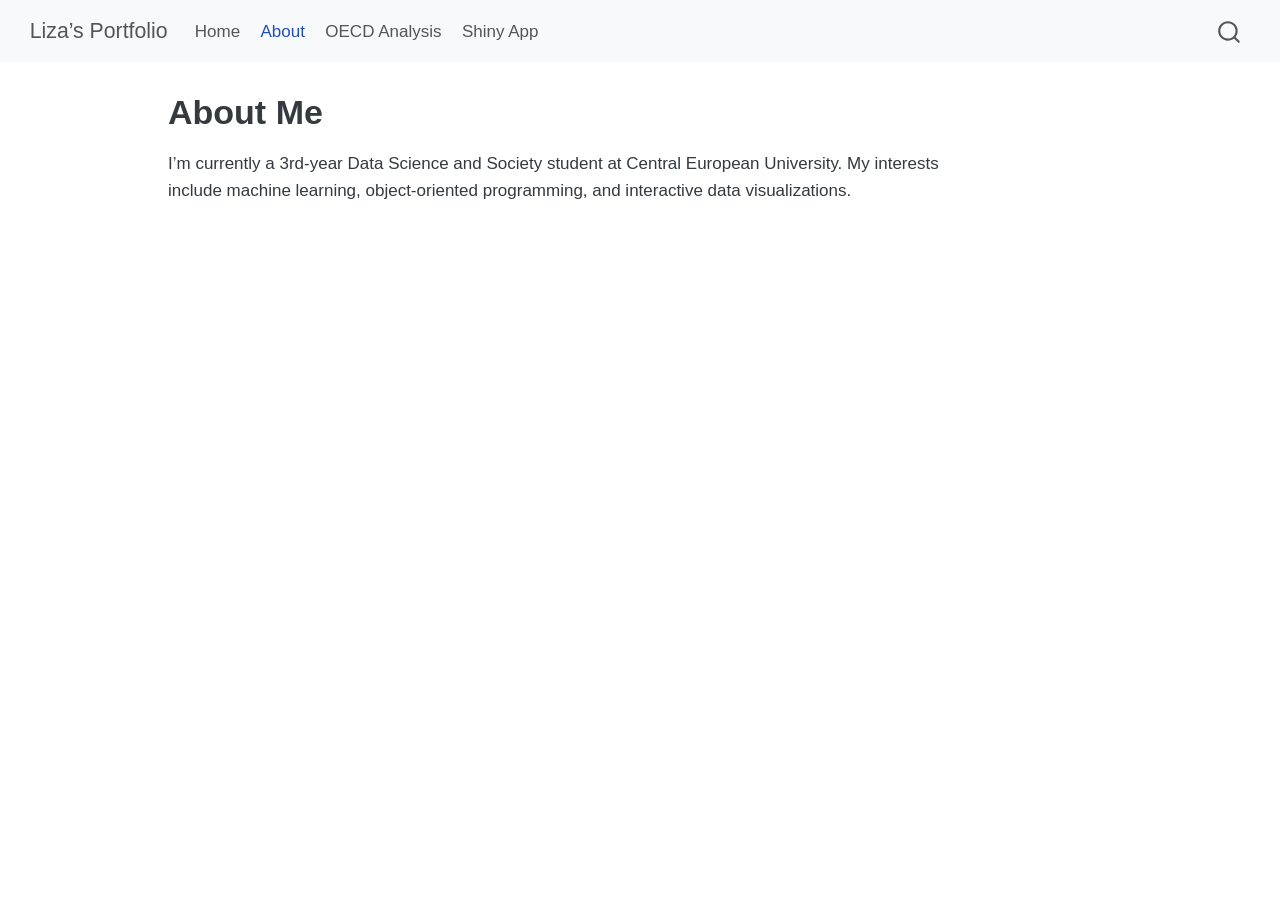
==== about.html @ a5e463b8 "Built site for gh-pages" ====
<!DOCTYPE html>
<html xmlns="http://www.w3.org/1999/xhtml" lang="en" xml:lang="en"><head>

<meta charset="utf-8">
<meta name="generator" content="quarto-1.9.36">

<meta name="viewport" content="width=device-width, initial-scale=1.0, user-scalable=yes">


<title>About Me – Liza’s Portfolio</title>
<style>
/* Default styles provided by pandoc.
** See https://pandoc.org/MANUAL.html#variables-for-html for config info.
*/
code{white-space: pre-wrap;}
span.smallcaps{font-variant: small-caps;}
div.columns{display: flex; gap: min(4vw, 1.5em);}
div.column{flex: auto; overflow-x: auto;}
div.hanging-indent{margin-left: 1.5em; text-indent: -1.5em;}
ul.task-list{list-style: none;}
ul.task-list li input[type="checkbox"] {
  width: 0.8em;
  margin: 0 0.8em 0.2em -1em; /* quarto-specific, see https://github.com/quarto-dev/quarto-cli/issues/4556 */ 
  vertical-align: middle;
}
</style>


<script src="site_libs/quarto-nav/quarto-nav.js"></script>
<script src="site_libs/quarto-nav/headroom.min.js"></script>
<script src="site_libs/clipboard/clipboard.min.js"></script>
<script src="site_libs/quarto-search/autocomplete.umd.js"></script>
<script src="site_libs/quarto-search/fuse.min.js"></script>
<script src="site_libs/quarto-search/quarto-search.js"></script>
<meta name="quarto:offset" content="./">
<script src="site_libs/quarto-html/quarto.js" type="module"></script>
<script src="site_libs/quarto-html/tabsets/tabsets.js" type="module"></script>
<script src="site_libs/quarto-html/popper.min.js"></script>
<script src="site_libs/quarto-html/tippy.umd.min.js"></script>
<script src="site_libs/quarto-html/anchor.min.js"></script>
<link href="site_libs/quarto-html/tippy.css" rel="stylesheet">
<link href="site_libs/quarto-html/quarto-syntax-highlighting-845c23b38eaddc0f92fda52bfe77a8c8.css" rel="stylesheet" id="quarto-text-highlighting-styles">
<script src="site_libs/bootstrap/bootstrap.min.js"></script>
<link href="site_libs/bootstrap/bootstrap-icons.css" rel="stylesheet">
<link href="site_libs/bootstrap/bootstrap-be3771519f21acc1c5b6733774c6dcd8.min.css" rel="stylesheet" append-hash="true" id="quarto-bootstrap" data-mode="light">
<script id="quarto-search-options" type="application/json">{
  "location": "navbar",
  "copy-button": false,
  "collapse-after": 3,
  "panel-placement": "end",
  "type": "overlay",
  "limit": 50,
  "keyboard-shortcut": [
    "f",
    "/",
    "s"
  ],
  "show-item-context": false,
  "language": {
    "search-no-results-text": "No results",
    "search-matching-documents-text": "matching documents",
    "search-copy-link-title": "Copy link to search",
    "search-hide-matches-text": "Hide additional matches",
    "search-more-match-text": "more match in this document",
    "search-more-matches-text": "more matches in this document",
    "search-clear-button-title": "Clear",
    "search-text-placeholder": "",
    "search-detached-cancel-button-title": "Cancel",
    "search-submit-button-title": "Submit",
    "search-label": "Search"
  }
}</script>


<link rel="stylesheet" href="styles.css">
</head>

<body class="nav-fixed quarto-light">

<div id="quarto-search-results"></div>
  <header id="quarto-header" class="headroom fixed-top">
    <nav class="navbar navbar-expand-lg " data-bs-theme="dark">
      <div class="navbar-container container-fluid">
      <div class="navbar-brand-container mx-auto">
    <a class="navbar-brand" href="./index.html">
    <span class="navbar-title">Liza’s Portfolio</span>
    </a>
  </div>
            <div id="quarto-search" class="" title="Search"></div>
          <button class="navbar-toggler" type="button" data-bs-toggle="collapse" data-bs-target="#navbarCollapse" aria-controls="navbarCollapse" role="menu" aria-expanded="false" aria-label="Toggle navigation" onclick="if (window.quartoToggleHeadroom) { window.quartoToggleHeadroom(); }">
  <span class="navbar-toggler-icon"></span>
</button>
          <div class="collapse navbar-collapse" id="navbarCollapse">
            <ul class="navbar-nav navbar-nav-scroll me-auto">
  <li class="nav-item">
    <a class="nav-link" href="./index.html"> 
<span class="menu-text">Home</span></a>
  </li>  
  <li class="nav-item">
    <a class="nav-link active" href="./about.html" aria-current="page"> 
<span class="menu-text">About</span></a>
  </li>  
  <li class="nav-item">
    <a class="nav-link" href="./projects/ds_project.html"> 
<span class="menu-text">OECD Analysis</span></a>
  </li>  
  <li class="nav-item">
    <a class="nav-link" href="./projects/shiny_app.html"> 
<span class="menu-text">Shiny App</span></a>
  </li>  
</ul>
          </div> <!-- /navcollapse -->
            <div class="quarto-navbar-tools">
</div>
      </div> <!-- /container-fluid -->
    </nav>
</header>
<!-- content -->
<div id="quarto-content" class="quarto-container page-columns page-rows-contents page-layout-article page-navbar">
<!-- sidebar -->
<!-- margin-sidebar -->
    <div id="quarto-margin-sidebar" class="sidebar margin-sidebar zindex-bottom">
        
    </div>
<!-- main -->
<main class="content" id="quarto-document-content">

<header id="title-block-header" class="quarto-title-block default">
<div class="quarto-title">
<h1 class="title">About Me</h1>
</div>



<div class="quarto-title-meta">

    
  
    
  </div>
  


</header>


<p>I’m currently a 3rd-year Data Science and Society student at Central European University. My interests include machine learning, object-oriented programming, and interactive data visualizations.</p>



</main> <!-- /main -->
<script id="quarto-html-after-body" type="application/javascript">
  window.document.addEventListener("DOMContentLoaded", function (event) {
    const icon = "";
    const anchorJS = new window.AnchorJS();
    anchorJS.options = {
      placement: 'right',
      icon: icon
    };
    anchorJS.add('.anchored');
    const isCodeAnnotation = (el) => {
      for (const clz of el.classList) {
        if (clz.startsWith('code-annotation-')) {                     
          return true;
        }
      }
      return false;
    }
    const onCopySuccess = function(e) {
      // button target
      const button = e.trigger;
      // don't keep focus
      button.blur();
      // flash "checked"
      button.classList.add('code-copy-button-checked');
      var currentTitle = button.getAttribute("title");
      button.setAttribute("title", "Copied!");
      let tooltip;
      if (window.bootstrap) {
        button.setAttribute("data-bs-toggle", "tooltip");
        button.setAttribute("data-bs-placement", "left");
        button.setAttribute("data-bs-title", "Copied!");
        tooltip = new bootstrap.Tooltip(button, 
          { trigger: "manual", 
            customClass: "code-copy-button-tooltip",
            offset: [0, -8]});
        tooltip.show();    
      }
      setTimeout(function() {
        if (tooltip) {
          tooltip.hide();
          button.removeAttribute("data-bs-title");
          button.removeAttribute("data-bs-toggle");
          button.removeAttribute("data-bs-placement");
        }
        button.setAttribute("title", currentTitle);
        button.classList.remove('code-copy-button-checked');
      }, 1000);
      // clear code selection
      e.clearSelection();
    }
    const getTextToCopy = function(trigger) {
      const outerScaffold = trigger.parentElement.cloneNode(true);
      const codeEl = outerScaffold.querySelector('code');
      for (const childEl of codeEl.children) {
        if (isCodeAnnotation(childEl)) {
          childEl.remove();
        }
      }
      return codeEl.innerText;
    }
    const clipboard = new window.ClipboardJS('.code-copy-button:not([data-in-quarto-modal])', {
      text: getTextToCopy
    });
    clipboard.on('success', onCopySuccess);
    if (window.document.getElementById('quarto-embedded-source-code-modal')) {
      const clipboardModal = new window.ClipboardJS('.code-copy-button[data-in-quarto-modal]', {
        text: getTextToCopy,
        container: window.document.getElementById('quarto-embedded-source-code-modal')
      });
      clipboardModal.on('success', onCopySuccess);
    }
      var localhostRegex = new RegExp(/^(?:http|https):\/\/localhost\:?[0-9]*\//);
      var mailtoRegex = new RegExp(/^mailto:/);
        var filterRegex = new RegExp("https:\/\/lizavagyok\.github\.io\/portfolio\/");
      var isInternal = (href) => {
          return filterRegex.test(href) || localhostRegex.test(href) || mailtoRegex.test(href);
      }
      // Inspect non-navigation links and adorn them if external
     var links = window.document.querySelectorAll('a[href]:not(.nav-link):not(.navbar-brand):not(.toc-action):not(.sidebar-link):not(.sidebar-item-toggle):not(.pagination-link):not(.no-external):not([aria-hidden]):not(.dropdown-item):not(.quarto-navigation-tool):not(.about-link)');
      for (var i=0; i<links.length; i++) {
        const link = links[i];
        if (!isInternal(link.href)) {
          // undo the damage that might have been done by quarto-nav.js in the case of
          // links that we want to consider external
          if (link.dataset.originalHref !== undefined) {
            link.href = link.dataset.originalHref;
          }
        }
      }
    function tippyHover(el, contentFn, onTriggerFn, onUntriggerFn) {
      const config = {
        allowHTML: true,
        maxWidth: 500,
        delay: 100,
        arrow: false,
        appendTo: function(el) {
            return el.parentElement;
        },
        interactive: true,
        interactiveBorder: 10,
        theme: 'quarto',
        placement: 'bottom-start',
      };
      if (contentFn) {
        config.content = contentFn;
      }
      if (onTriggerFn) {
        config.onTrigger = onTriggerFn;
      }
      if (onUntriggerFn) {
        config.onUntrigger = onUntriggerFn;
      }
      window.tippy(el, config); 
    }
    const noterefs = window.document.querySelectorAll('a[role="doc-noteref"]');
    for (var i=0; i<noterefs.length; i++) {
      const ref = noterefs[i];
      tippyHover(ref, function() {
        // use id or data attribute instead here
        let href = ref.getAttribute('data-footnote-href') || ref.getAttribute('href');
        try { href = new URL(href).hash; } catch {}
        const id = href.replace(/^#\/?/, "");
        const note = window.document.getElementById(id);
        if (note) {
          return note.innerHTML;
        } else {
          return "";
        }
      });
    }
    const xrefs = window.document.querySelectorAll('a.quarto-xref');
    const processXRef = (id, note) => {
      // Strip column container classes
      const stripColumnClz = (el) => {
        el.classList.remove("page-full", "page-columns");
        if (el.children) {
          for (const child of el.children) {
            stripColumnClz(child);
          }
        }
      }
      stripColumnClz(note)
      if (id === null || id.startsWith('sec-')) {
        // Special case sections, only their first couple elements
        const container = document.createElement("div");
        if (note.children && note.children.length > 2) {
          container.appendChild(note.children[0].cloneNode(true));
          for (let i = 1; i < note.children.length; i++) {
            const child = note.children[i];
            if (child.tagName === "P" && child.innerText === "") {
              continue;
            } else {
              container.appendChild(child.cloneNode(true));
              break;
            }
          }
          if (window.Quarto?.typesetMath) {
            window.Quarto.typesetMath(container);
          }
          return container.innerHTML
        } else {
          if (window.Quarto?.typesetMath) {
            window.Quarto.typesetMath(note);
          }
          return note.innerHTML;
        }
      } else {
        // Remove any anchor links if they are present
        const anchorLink = note.querySelector('a.anchorjs-link');
        if (anchorLink) {
          anchorLink.remove();
        }
        if (window.Quarto?.typesetMath) {
          window.Quarto.typesetMath(note);
        }
        if (note.classList.contains("callout")) {
          return note.outerHTML;
        } else {
          return note.innerHTML;
        }
      }
    }
    for (var i=0; i<xrefs.length; i++) {
      const xref = xrefs[i];
      tippyHover(xref, undefined, function(instance) {
        instance.disable();
        let url = xref.getAttribute('href');
        let hash = undefined; 
        if (url.startsWith('#')) {
          hash = url;
        } else {
          try { hash = new URL(url).hash; } catch {}
        }
        if (hash) {
          const id = hash.replace(/^#\/?/, "");
          const note = window.document.getElementById(id);
          if (note !== null) {
            try {
              const html = processXRef(id, note.cloneNode(true));
              instance.setContent(html);
            } finally {
              instance.enable();
              instance.show();
            }
          } else {
            // See if we can fetch this
            fetch(url.split('#')[0])
            .then(res => res.text())
            .then(html => {
              const parser = new DOMParser();
              const htmlDoc = parser.parseFromString(html, "text/html");
              const note = htmlDoc.getElementById(id);
              if (note !== null) {
                const html = processXRef(id, note);
                instance.setContent(html);
              } 
            }).finally(() => {
              instance.enable();
              instance.show();
            });
          }
        } else {
          // See if we can fetch a full url (with no hash to target)
          // This is a special case and we should probably do some content thinning / targeting
          fetch(url)
          .then(res => res.text())
          .then(html => {
            const parser = new DOMParser();
            const htmlDoc = parser.parseFromString(html, "text/html");
            const note = htmlDoc.querySelector('main.content');
            if (note !== null) {
              // This should only happen for chapter cross references
              // (since there is no id in the URL)
              // remove the first header
              if (note.children.length > 0 && note.children[0].tagName === "HEADER") {
                note.children[0].remove();
              }
              const html = processXRef(null, note);
              instance.setContent(html);
            } 
          }).finally(() => {
            instance.enable();
            instance.show();
          });
        }
      }, function(instance) {
      });
    }
        let selectedAnnoteEl;
        const selectorForAnnotation = ( cell, annotation) => {
          let cellAttr = 'data-code-cell="' + cell + '"';
          let lineAttr = 'data-code-annotation="' +  annotation + '"';
          const selector = 'span[' + cellAttr + '][' + lineAttr + ']';
          return selector;
        }
        const selectCodeLines = (annoteEl) => {
          const doc = window.document;
          const targetCell = annoteEl.getAttribute("data-target-cell");
          const targetAnnotation = annoteEl.getAttribute("data-target-annotation");
          const annoteSpan = window.document.querySelector(selectorForAnnotation(targetCell, targetAnnotation));
          const lines = annoteSpan.getAttribute("data-code-lines").split(",");
          const lineIds = lines.map((line) => {
            return targetCell + "-" + line;
          })
          let top = null;
          let height = null;
          let parent = null;
          if (lineIds.length > 0) {
              //compute the position of the single el (top and bottom and make a div)
              const el = window.document.getElementById(lineIds[0]);
              top = el.offsetTop;
              height = el.offsetHeight;
              parent = el.parentElement.parentElement;
            if (lineIds.length > 1) {
              const lastEl = window.document.getElementById(lineIds[lineIds.length - 1]);
              const bottom = lastEl.offsetTop + lastEl.offsetHeight;
              height = bottom - top;
            }
            if (top !== null && height !== null && parent !== null) {
              // cook up a div (if necessary) and position it 
              let div = window.document.getElementById("code-annotation-line-highlight");
              if (div === null) {
                div = window.document.createElement("div");
                div.setAttribute("id", "code-annotation-line-highlight");
                div.style.position = 'absolute';
                parent.appendChild(div);
              }
              div.style.top = top - 2 + "px";
              div.style.height = height + 4 + "px";
              div.style.left = 0;
              let gutterDiv = window.document.getElementById("code-annotation-line-highlight-gutter");
              if (gutterDiv === null) {
                gutterDiv = window.document.createElement("div");
                gutterDiv.setAttribute("id", "code-annotation-line-highlight-gutter");
                gutterDiv.style.position = 'absolute';
                const codeCell = window.document.getElementById(targetCell);
                const gutter = codeCell.querySelector('.code-annotation-gutter');
                gutter.appendChild(gutterDiv);
              }
              gutterDiv.style.top = top - 2 + "px";
              gutterDiv.style.height = height + 4 + "px";
            }
            selectedAnnoteEl = annoteEl;
          }
        };
        const unselectCodeLines = () => {
          const elementsIds = ["code-annotation-line-highlight", "code-annotation-line-highlight-gutter"];
          elementsIds.forEach((elId) => {
            const div = window.document.getElementById(elId);
            if (div) {
              div.remove();
            }
          });
          selectedAnnoteEl = undefined;
        };
          // Handle positioning of the toggle
      window.addEventListener(
        "resize",
        throttle(() => {
          elRect = undefined;
          if (selectedAnnoteEl) {
            selectCodeLines(selectedAnnoteEl);
          }
        }, 10)
      );
      function throttle(fn, ms) {
      let throttle = false;
      let timer;
        return (...args) => {
          if(!throttle) { // first call gets through
              fn.apply(this, args);
              throttle = true;
          } else { // all the others get throttled
              if(timer) clearTimeout(timer); // cancel #2
              timer = setTimeout(() => {
                fn.apply(this, args);
                timer = throttle = false;
              }, ms);
          }
        };
      }
        // Attach click handler to the DT
        const annoteDls = window.document.querySelectorAll('dt[data-target-cell]');
        for (const annoteDlNode of annoteDls) {
          annoteDlNode.addEventListener('click', (event) => {
            const clickedEl = event.target;
            if (clickedEl !== selectedAnnoteEl) {
              unselectCodeLines();
              const activeEl = window.document.querySelector('dt[data-target-cell].code-annotation-active');
              if (activeEl) {
                activeEl.classList.remove('code-annotation-active');
              }
              selectCodeLines(clickedEl);
              clickedEl.classList.add('code-annotation-active');
            } else {
              // Unselect the line
              unselectCodeLines();
              clickedEl.classList.remove('code-annotation-active');
            }
          });
        }
    const findCites = (el) => {
      const parentEl = el.parentElement;
      if (parentEl) {
        const cites = parentEl.dataset.cites;
        if (cites) {
          return {
            el,
            cites: cites.split(' ')
          };
        } else {
          return findCites(el.parentElement)
        }
      } else {
        return undefined;
      }
    };
    var bibliorefs = window.document.querySelectorAll('a[role="doc-biblioref"]');
    for (var i=0; i<bibliorefs.length; i++) {
      const ref = bibliorefs[i];
      const citeInfo = findCites(ref);
      if (citeInfo) {
        tippyHover(citeInfo.el, function() {
          var popup = window.document.createElement('div');
          citeInfo.cites.forEach(function(cite) {
            var citeDiv = window.document.createElement('div');
            citeDiv.classList.add('hanging-indent');
            citeDiv.classList.add('csl-entry');
            var biblioDiv = window.document.getElementById('ref-' + cite);
            if (biblioDiv) {
              citeDiv.innerHTML = biblioDiv.innerHTML;
            }
            popup.appendChild(citeDiv);
          });
          return popup.innerHTML;
        });
      }
    }
  });
  </script>
</div> <!-- /content -->




</body></html>
---- site_libs/quarto-html/tippy.css ----
.tippy-box[data-animation=fade][data-state=hidden]{opacity:0}[data-tippy-root]{max-width:calc(100vw - 10px)}.tippy-box{position:relative;background-color:#333;color:#fff;border-radius:4px;font-size:14px;line-height:1.4;white-space:normal;outline:0;transition-property:transform,visibility,opacity}.tippy-box[data-placement^=top]>.tippy-arrow{bottom:0}.tippy-box[data-placement^=top]>.tippy-arrow:before{bottom:-7px;left:0;border-width:8px 8px 0;border-top-color:initial;transform-origin:center top}.tippy-box[data-placement^=bottom]>.tippy-arrow{top:0}.tippy-box[data-placement^=bottom]>.tippy-arrow:before{top:-7px;left:0;border-width:0 8px 8px;border-bottom-color:initial;transform-origin:center bottom}.tippy-box[data-placement^=left]>.tippy-arrow{right:0}.tippy-box[data-placement^=left]>.tippy-arrow:before{border-width:8px 0 8px 8px;border-left-color:initial;right:-7px;transform-origin:center left}.tippy-box[data-placement^=right]>.tippy-arrow{left:0}.tippy-box[data-placement^=right]>.tippy-arrow:before{left:-7px;border-width:8px 8px 8px 0;border-right-color:initial;transform-origin:center right}.tippy-box[data-inertia][data-state=visible]{transition-timing-function:cubic-bezier(.54,1.5,.38,1.11)}.tippy-arrow{width:16px;height:16px;color:#333}.tippy-arrow:before{content:"";position:absolute;border-color:transparent;border-style:solid}.tippy-content{position:relative;padding:5px 9px;z-index:1}
---- site_libs/quarto-html/quarto-syntax-highlighting-845c23b38eaddc0f92fda52bfe77a8c8.css ----
/* quarto syntax highlight colors */
:root {
  --quarto-hl-ot-color: #003B4F;
  --quarto-hl-at-color: #657422;
  --quarto-hl-ss-color: #20794D;
  --quarto-hl-an-color: #5E5E5E;
  --quarto-hl-fu-color: #4758AB;
  --quarto-hl-st-color: #20794D;
  --quarto-hl-cf-color: #003B4F;
  --quarto-hl-op-color: #5E5E5E;
  --quarto-hl-er-color: #AD0000;
  --quarto-hl-bn-color: #AD0000;
  --quarto-hl-al-color: #AD0000;
  --quarto-hl-va-color: #111111;
  --quarto-hl-bu-color: inherit;
  --quarto-hl-ex-color: inherit;
  --quarto-hl-pp-color: #AD0000;
  --quarto-hl-in-color: #5E5E5E;
  --quarto-hl-vs-color: #20794D;
  --quarto-hl-wa-color: #5E5E5E;
  --quarto-hl-do-color: #5E5E5E;
  --quarto-hl-im-color: #00769E;
  --quarto-hl-ch-color: #20794D;
  --quarto-hl-dt-color: #AD0000;
  --quarto-hl-fl-color: #AD0000;
  --quarto-hl-co-color: #5E5E5E;
  --quarto-hl-cv-color: #5E5E5E;
  --quarto-hl-cn-color: #8f5902;
  --quarto-hl-sc-color: #5E5E5E;
  --quarto-hl-dv-color: #AD0000;
  --quarto-hl-kw-color: #003B4F;
}

/* other quarto variables */
:root {
  --quarto-font-monospace: SFMono-Regular, Menlo, Monaco, Consolas, "Liberation Mono", "Courier New", monospace;
}

/* syntax highlight based on Pandoc's rules */
pre > code.sourceCode > span {
  color: #003B4F;
}

code.sourceCode > span {
  color: #003B4F;
}

div.sourceCode,
div.sourceCode pre.sourceCode {
  color: #003B4F;
}

/* Normal */
code span {
  color: #003B4F;
}

/* Alert */
code span.al {
  color: #AD0000;
  font-style: inherit;
}

/* Annotation */
code span.an {
  color: #5E5E5E;
  font-style: inherit;
}

/* Attribute */
code span.at {
  color: #657422;
  font-style: inherit;
}

/* BaseN */
code span.bn {
  color: #AD0000;
  font-style: inherit;
}

/* BuiltIn */
code span.bu {
  font-style: inherit;
}

/* ControlFlow */
code span.cf {
  color: #003B4F;
  font-weight: bold;
  font-style: inherit;
}

/* Char */
code span.ch {
  color: #20794D;
  font-style: inherit;
}

/* Constant */
code span.cn {
  color: #8f5902;
  font-style: inherit;
}

/* Comment */
code span.co {
  color: #5E5E5E;
  font-style: inherit;
}

/* CommentVar */
code span.cv {
  color: #5E5E5E;
  font-style: italic;
}

/* Documentation */
code span.do {
  color: #5E5E5E;
  font-style: italic;
}

/* DataType */
code span.dt {
  color: #AD0000;
  font-style: inherit;
}

/* DecVal */
code span.dv {
  color: #AD0000;
  font-style: inherit;
}

/* Error */
code span.er {
  color: #AD0000;
  font-style: inherit;
}

/* Extension */
code span.ex {
  font-style: inherit;
}

/* Float */
code span.fl {
  color: #AD0000;
  font-style: inherit;
}

/* Function */
code span.fu {
  color: #4758AB;
  font-style: inherit;
}

/* Import */
code span.im {
  color: #00769E;
  font-style: inherit;
}

/* Information */
code span.in {
  color: #5E5E5E;
  font-style: inherit;
}

/* Keyword */
code span.kw {
  color: #003B4F;
  font-weight: bold;
  font-style: inherit;
}

/* Operator */
code span.op {
  color: #5E5E5E;
  font-style: inherit;
}

/* Other */
code span.ot {
  color: #003B4F;
  font-style: inherit;
}

/* Preprocessor */
code span.pp {
  color: #AD0000;
  font-style: inherit;
}

/* SpecialChar */
code span.sc {
  color: #5E5E5E;
  font-style: inherit;
}

/* SpecialString */
code span.ss {
  color: #20794D;
  font-style: inherit;
}

/* String */
code span.st {
  color: #20794D;
  font-style: inherit;
}

/* Variable */
code span.va {
  color: #111111;
  font-style: inherit;
}

/* VerbatimString */
code span.vs {
  color: #20794D;
  font-style: inherit;
}

/* Warning */
code span.wa {
  color: #5E5E5E;
  font-style: italic;
}

.prevent-inlining {
  content: "</";
}

/*# sourceMappingURL=ac89f0bb514bba72461919f78549e31c.css.map */
---- styles.css ----
body {
  font-family: 'Open Sans', sans-serif;
  line-height: 1.6;
}
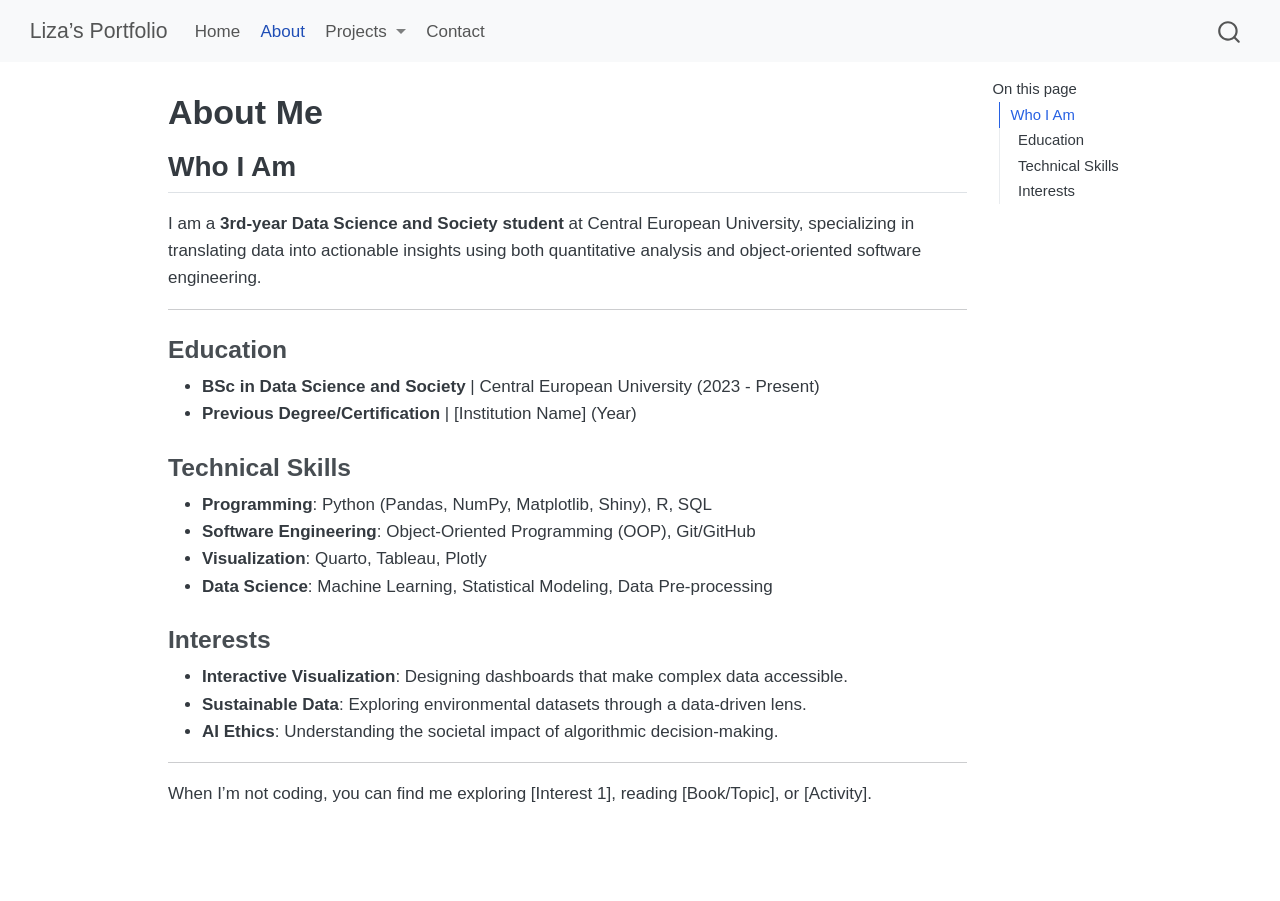
==== commit 5e6898f0: "Built site for gh-pages" ====
--- a/about.html
+++ b/about.html
@@ -100,13 +100,24 @@
     <a class="nav-link active" href="./about.html" aria-current="page"> 
 <span class="menu-text">About</span></a>
   </li>  
+  <li class="nav-item dropdown ">
+    <a class="nav-link dropdown-toggle" href="#" id="nav-menu-projects" role="link" data-bs-toggle="dropdown" aria-expanded="false">
+ <span class="menu-text">Projects</span>
+    </a>
+    <ul class="dropdown-menu" aria-labelledby="nav-menu-projects">    
+        <li>
+    <a class="dropdown-item" href="./projects/ds_project.html">
+ <span class="dropdown-text">OECD Analysis</span></a>
+  </li>  
+        <li>
+    <a class="dropdown-item" href="./projects/shiny_app.html">
+ <span class="dropdown-text">Shiny Dashboard</span></a>
+  </li>  
+    </ul>
+  </li>
   <li class="nav-item">
-    <a class="nav-link" href="./projects/ds_project.html"> 
-<span class="menu-text">OECD Analysis</span></a>
-  </li>  
-  <li class="nav-item">
-    <a class="nav-link" href="./projects/shiny_app.html"> 
-<span class="menu-text">Shiny App</span></a>
+    <a class="nav-link" href="./contact.html"> 
+<span class="menu-text">Contact</span></a>
   </li>  
 </ul>
           </div> <!-- /navcollapse -->
@@ -119,8 +130,19 @@
 <div id="quarto-content" class="quarto-container page-columns page-rows-contents page-layout-article page-navbar">
 <!-- sidebar -->
 <!-- margin-sidebar -->
-    <div id="quarto-margin-sidebar" class="sidebar margin-sidebar zindex-bottom">
-        
+    <div id="quarto-margin-sidebar" class="sidebar margin-sidebar">
+        <nav id="TOC" role="doc-toc" class="toc-active">
+    <h2 id="toc-title">On this page</h2>
+   
+  <ul>
+  <li><a href="#who-i-am" id="toc-who-i-am" class="nav-link active" data-scroll-target="#who-i-am">Who I Am</a>
+  <ul class="collapse">
+  <li><a href="#education" id="toc-education" class="nav-link" data-scroll-target="#education">Education</a></li>
+  <li><a href="#technical-skills" id="toc-technical-skills" class="nav-link" data-scroll-target="#technical-skills">Technical Skills</a></li>
+  <li><a href="#interests" id="toc-interests" class="nav-link" data-scroll-target="#interests">Interests</a></li>
+  </ul></li>
+  </ul>
+</nav>
     </div>
 <!-- main -->
 <main class="content" id="quarto-document-content">
@@ -144,9 +166,39 @@
 </header>
 
 
-<p>I’m currently a 3rd-year Data Science and Society student at Central European University. My interests include machine learning, object-oriented programming, and interactive data visualizations.</p>
-
-
+<section id="who-i-am" class="level2">
+<h2 class="anchored" data-anchor-id="who-i-am">Who I Am</h2>
+<p>I am a <strong>3rd-year Data Science and Society student</strong> at Central European University, specializing in translating data into actionable insights using both quantitative analysis and object-oriented software engineering.</p>
+<hr>
+<section id="education" class="level3">
+<h3 class="anchored" data-anchor-id="education">Education</h3>
+<ul>
+<li><strong>BSc in Data Science and Society</strong> | Central European University (2023 - Present)</li>
+<li><strong>Previous Degree/Certification</strong> | [Institution Name] (Year)</li>
+</ul>
+</section>
+<section id="technical-skills" class="level3">
+<h3 class="anchored" data-anchor-id="technical-skills">Technical Skills</h3>
+<ul>
+<li><strong>Programming</strong>: Python (Pandas, NumPy, Matplotlib, Shiny), R, SQL</li>
+<li><strong>Software Engineering</strong>: Object-Oriented Programming (OOP), Git/GitHub</li>
+<li><strong>Visualization</strong>: Quarto, Tableau, Plotly</li>
+<li><strong>Data Science</strong>: Machine Learning, Statistical Modeling, Data Pre-processing</li>
+</ul>
+</section>
+<section id="interests" class="level3">
+<h3 class="anchored" data-anchor-id="interests">Interests</h3>
+<ul>
+<li><strong>Interactive Visualization</strong>: Designing dashboards that make complex data accessible.</li>
+<li><strong>Sustainable Data</strong>: Exploring environmental datasets through a data-driven lens.</li>
+<li><strong>AI Ethics</strong>: Understanding the societal impact of algorithmic decision-making.</li>
+</ul>
+<hr>
+<p>When I’m not coding, you can find me exploring [Interest 1], reading [Book/Topic], or [Activity].</p>
+
+
+</section>
+</section>
 
 </main> <!-- /main -->
 <script id="quarto-html-after-body" type="application/javascript">
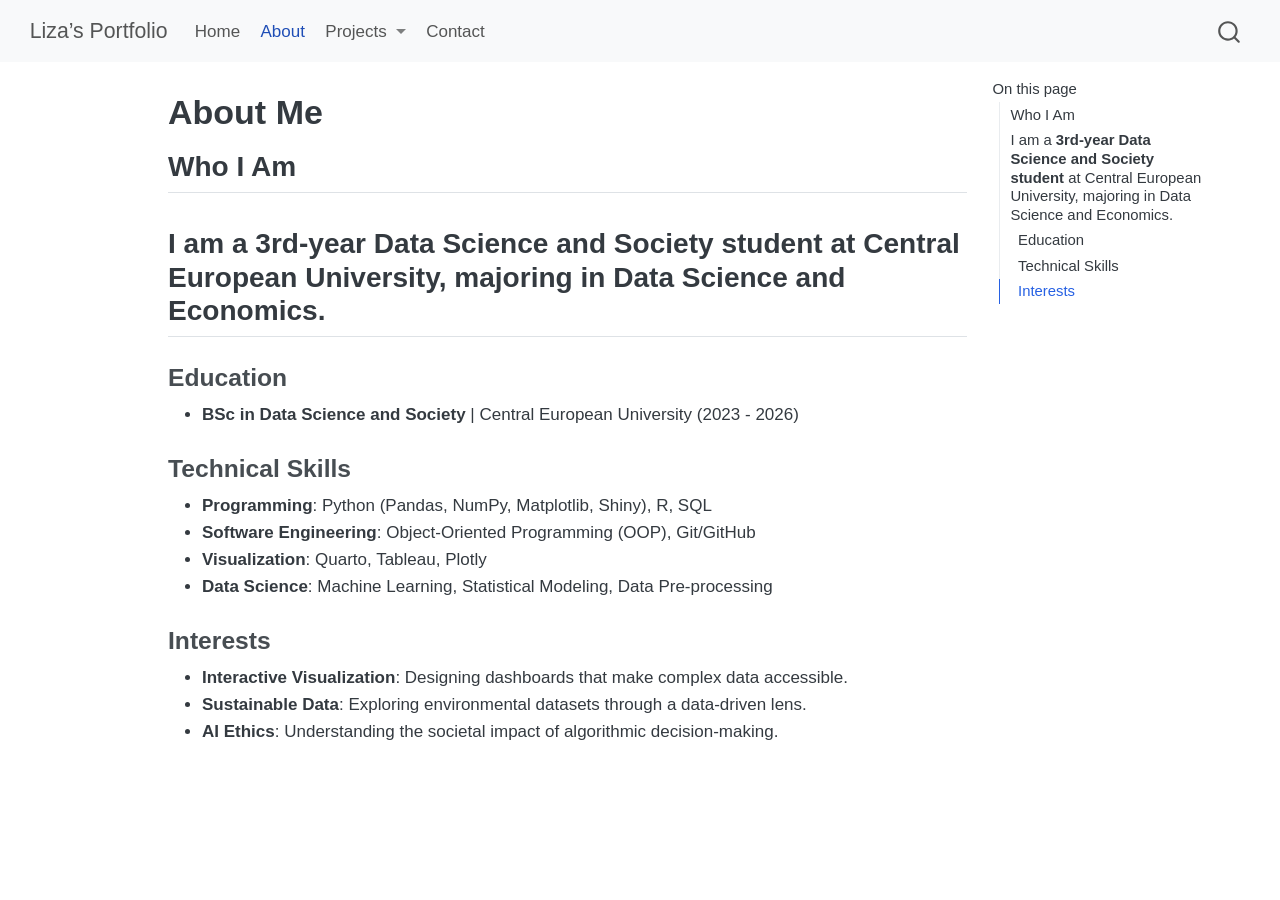
==== commit d8ea536b: "Built site for gh-pages" ====
--- a/about.html
+++ b/about.html
@@ -110,6 +110,10 @@
  <span class="dropdown-text">OECD Analysis</span></a>
   </li>  
         <li>
+    <a class="dropdown-item" href="./projects/ca_earnings.html">
+ <span class="dropdown-text">California Earnings</span></a>
+  </li>  
+        <li>
     <a class="dropdown-item" href="./projects/shiny_app.html">
  <span class="dropdown-text">Shiny Dashboard</span></a>
   </li>  
@@ -135,7 +139,8 @@
     <h2 id="toc-title">On this page</h2>
    
   <ul>
-  <li><a href="#who-i-am" id="toc-who-i-am" class="nav-link active" data-scroll-target="#who-i-am">Who I Am</a>
+  <li><a href="#who-i-am" id="toc-who-i-am" class="nav-link active" data-scroll-target="#who-i-am">Who I Am</a></li>
+  <li><a href="#i-am-a-3rd-year-data-science-and-society-student-at-central-european-university-majoring-in-data-science-and-economics." id="toc-i-am-a-3rd-year-data-science-and-society-student-at-central-european-university-majoring-in-data-science-and-economics." class="nav-link" data-scroll-target="#i-am-a-3rd-year-data-science-and-society-student-at-central-european-university-majoring-in-data-science-and-economics.">I am a <strong>3rd-year Data Science and Society student</strong> at Central European University, majoring in Data Science and Economics.</a>
   <ul class="collapse">
   <li><a href="#education" id="toc-education" class="nav-link" data-scroll-target="#education">Education</a></li>
   <li><a href="#technical-skills" id="toc-technical-skills" class="nav-link" data-scroll-target="#technical-skills">Technical Skills</a></li>
@@ -168,13 +173,13 @@
 
 <section id="who-i-am" class="level2">
 <h2 class="anchored" data-anchor-id="who-i-am">Who I Am</h2>
-<p>I am a <strong>3rd-year Data Science and Society student</strong> at Central European University, specializing in translating data into actionable insights using both quantitative analysis and object-oriented software engineering.</p>
-<hr>
+</section>
+<section id="i-am-a-3rd-year-data-science-and-society-student-at-central-european-university-majoring-in-data-science-and-economics." class="level2">
+<h2 class="anchored" data-anchor-id="i-am-a-3rd-year-data-science-and-society-student-at-central-european-university-majoring-in-data-science-and-economics.">I am a <strong>3rd-year Data Science and Society student</strong> at Central European University, majoring in Data Science and Economics.</h2>
 <section id="education" class="level3">
 <h3 class="anchored" data-anchor-id="education">Education</h3>
 <ul>
-<li><strong>BSc in Data Science and Society</strong> | Central European University (2023 - Present)</li>
-<li><strong>Previous Degree/Certification</strong> | [Institution Name] (Year)</li>
+<li><strong>BSc in Data Science and Society</strong> | Central European University (2023 - 2026)</li>
 </ul>
 </section>
 <section id="technical-skills" class="level3">
@@ -193,8 +198,6 @@
 <li><strong>Sustainable Data</strong>: Exploring environmental datasets through a data-driven lens.</li>
 <li><strong>AI Ethics</strong>: Understanding the societal impact of algorithmic decision-making.</li>
 </ul>
-<hr>
-<p>When I’m not coding, you can find me exploring [Interest 1], reading [Book/Topic], or [Activity].</p>
 
 
 </section>
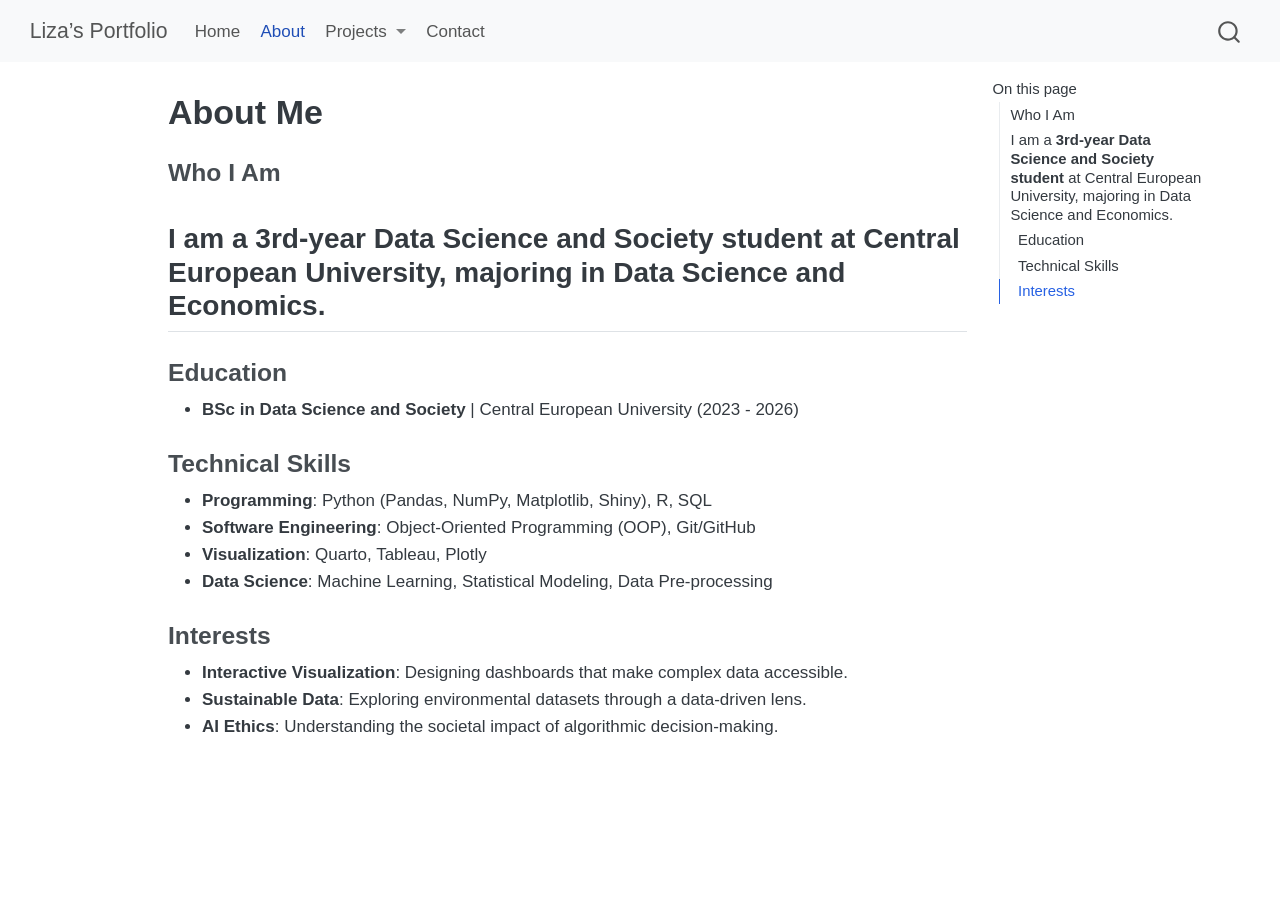
==== commit 0b681a88: "Built site for gh-pages" ====
--- a/about.html
+++ b/about.html
@@ -171,8 +171,8 @@
 </header>
 
 
-<section id="who-i-am" class="level2">
-<h2 class="anchored" data-anchor-id="who-i-am">Who I Am</h2>
+<section id="who-i-am" class="level3">
+<h3 class="anchored" data-anchor-id="who-i-am">Who I Am</h3>
 </section>
 <section id="i-am-a-3rd-year-data-science-and-society-student-at-central-european-university-majoring-in-data-science-and-economics." class="level2">
 <h2 class="anchored" data-anchor-id="i-am-a-3rd-year-data-science-and-society-student-at-central-european-university-majoring-in-data-science-and-economics.">I am a <strong>3rd-year Data Science and Society student</strong> at Central European University, majoring in Data Science and Economics.</h2>
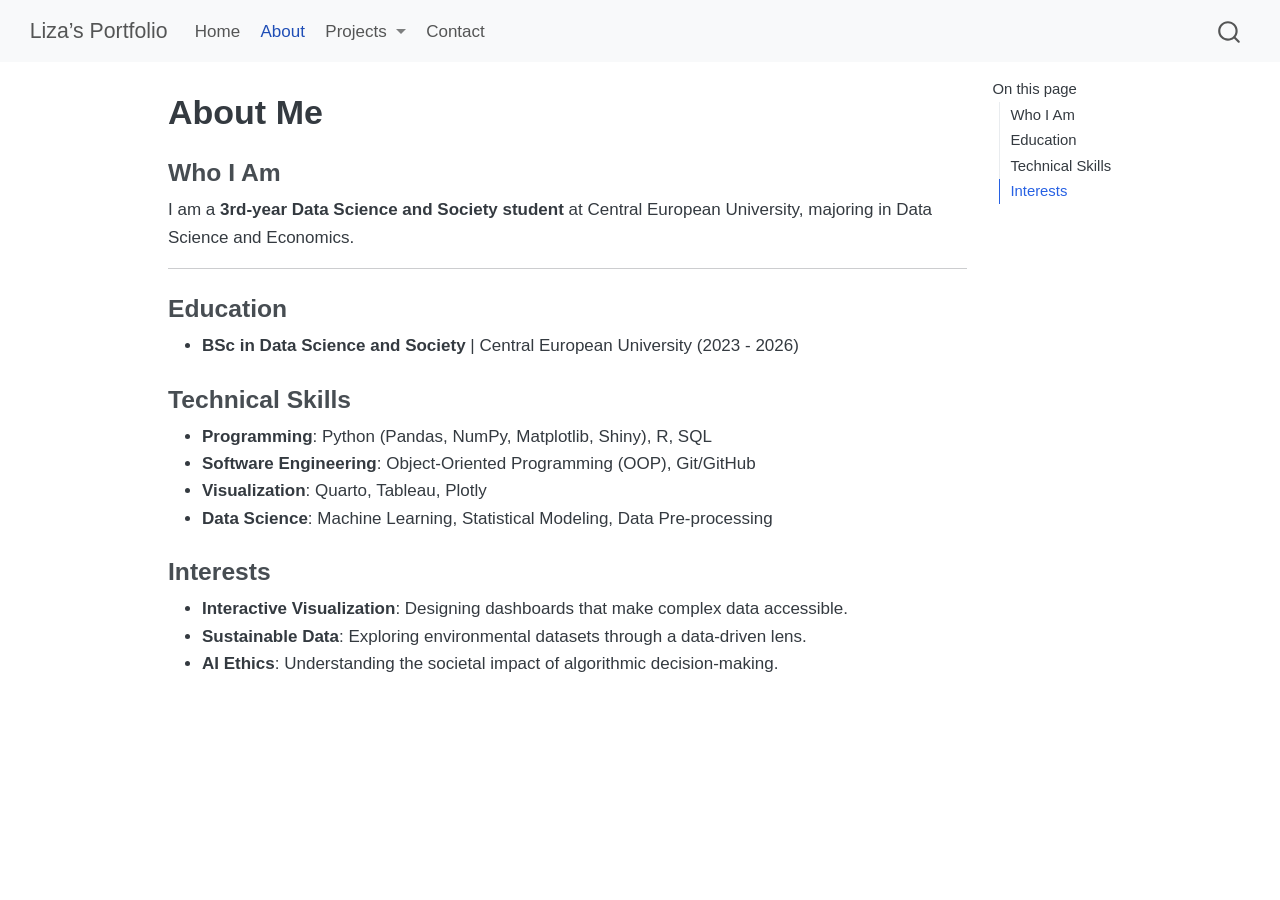
==== commit 691a7461: "Built site for gh-pages" ====
--- a/about.html
+++ b/about.html
@@ -115,7 +115,7 @@
   </li>  
         <li>
     <a class="dropdown-item" href="./projects/shiny_app.html">
- <span class="dropdown-text">Shiny Dashboard</span></a>
+ <span class="dropdown-text">OOP Showcase</span></a>
   </li>  
     </ul>
   </li>
@@ -140,12 +140,9 @@
    
   <ul>
   <li><a href="#who-i-am" id="toc-who-i-am" class="nav-link active" data-scroll-target="#who-i-am">Who I Am</a></li>
-  <li><a href="#i-am-a-3rd-year-data-science-and-society-student-at-central-european-university-majoring-in-data-science-and-economics." id="toc-i-am-a-3rd-year-data-science-and-society-student-at-central-european-university-majoring-in-data-science-and-economics." class="nav-link" data-scroll-target="#i-am-a-3rd-year-data-science-and-society-student-at-central-european-university-majoring-in-data-science-and-economics.">I am a <strong>3rd-year Data Science and Society student</strong> at Central European University, majoring in Data Science and Economics.</a>
-  <ul class="collapse">
   <li><a href="#education" id="toc-education" class="nav-link" data-scroll-target="#education">Education</a></li>
   <li><a href="#technical-skills" id="toc-technical-skills" class="nav-link" data-scroll-target="#technical-skills">Technical Skills</a></li>
   <li><a href="#interests" id="toc-interests" class="nav-link" data-scroll-target="#interests">Interests</a></li>
-  </ul></li>
   </ul>
 </nav>
     </div>
@@ -173,9 +170,9 @@
 
 <section id="who-i-am" class="level3">
 <h3 class="anchored" data-anchor-id="who-i-am">Who I Am</h3>
+<p>I am a <strong>3rd-year Data Science and Society student</strong> at Central European University, majoring in Data Science and Economics.</p>
+<hr>
 </section>
-<section id="i-am-a-3rd-year-data-science-and-society-student-at-central-european-university-majoring-in-data-science-and-economics." class="level2">
-<h2 class="anchored" data-anchor-id="i-am-a-3rd-year-data-science-and-society-student-at-central-european-university-majoring-in-data-science-and-economics.">I am a <strong>3rd-year Data Science and Society student</strong> at Central European University, majoring in Data Science and Economics.</h2>
 <section id="education" class="level3">
 <h3 class="anchored" data-anchor-id="education">Education</h3>
 <ul>
@@ -200,7 +197,6 @@
 </ul>
 
 
-</section>
 </section>
 
 </main> <!-- /main -->
